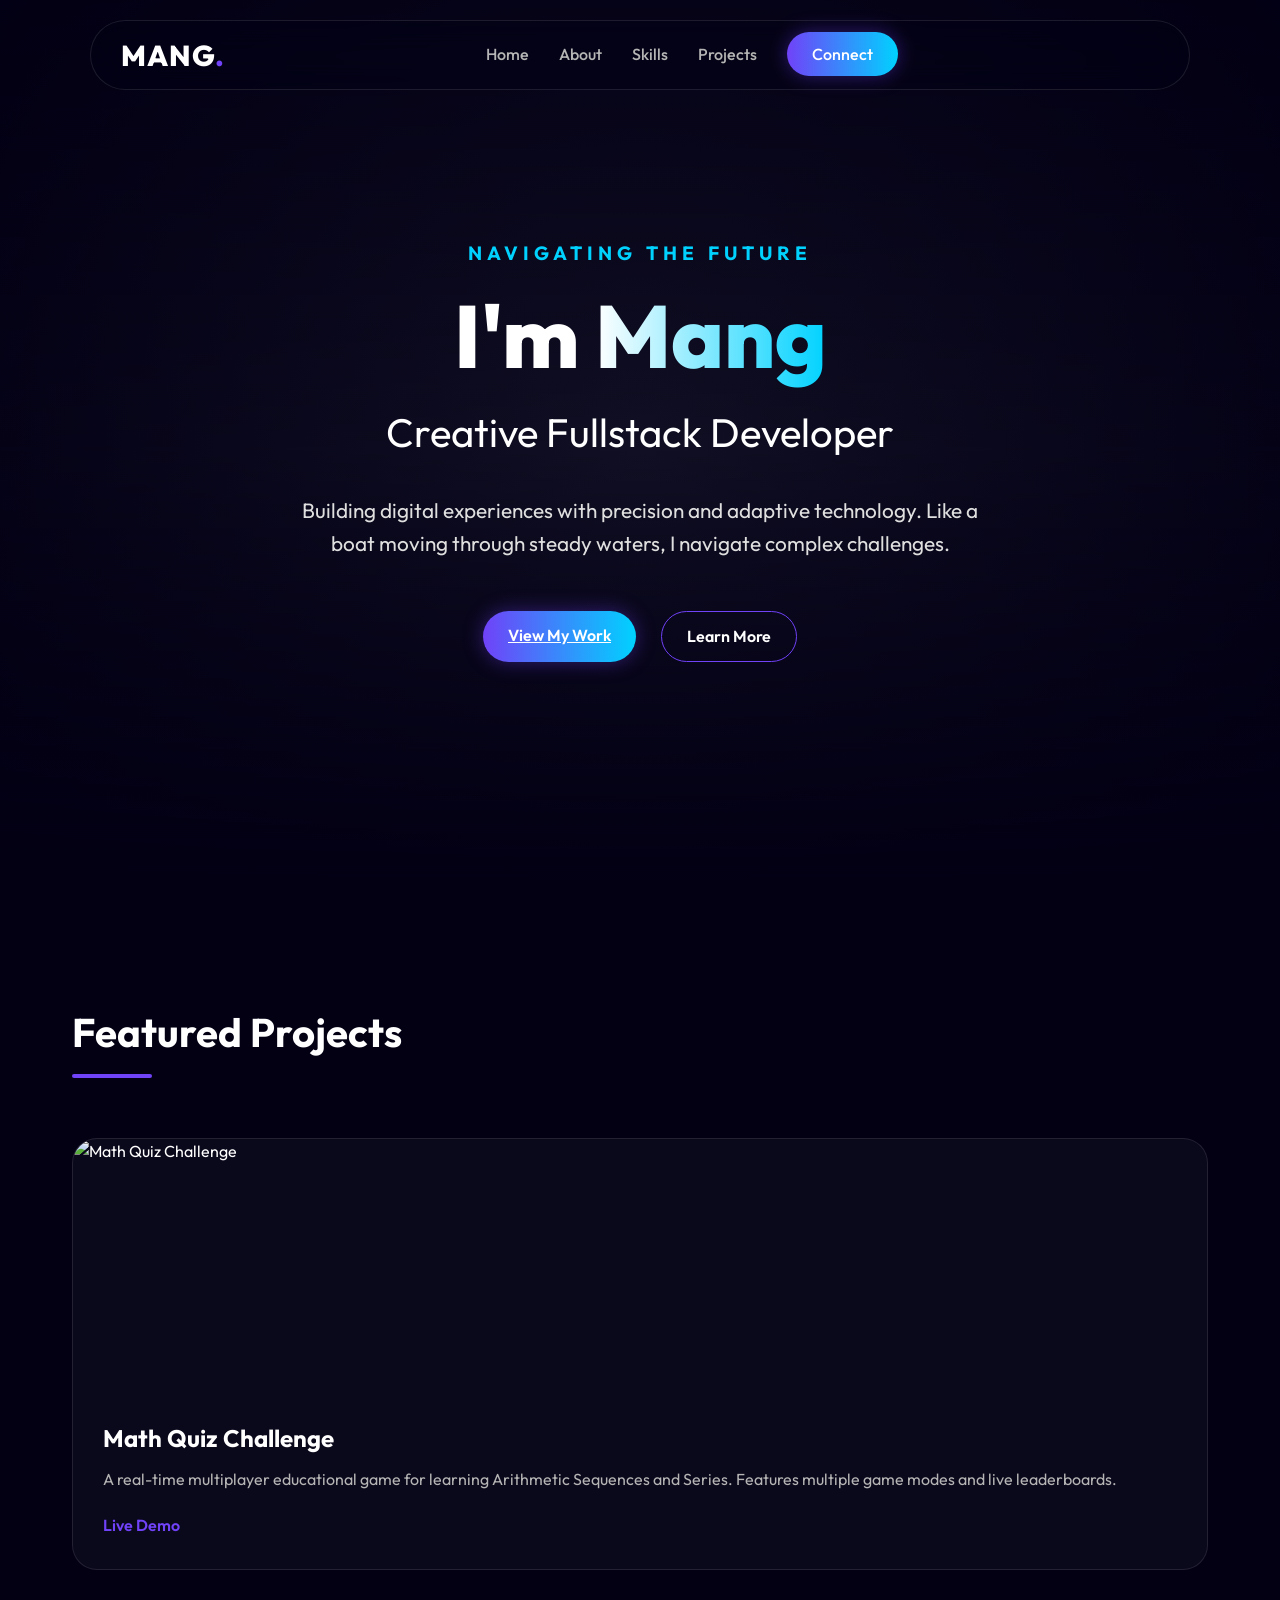
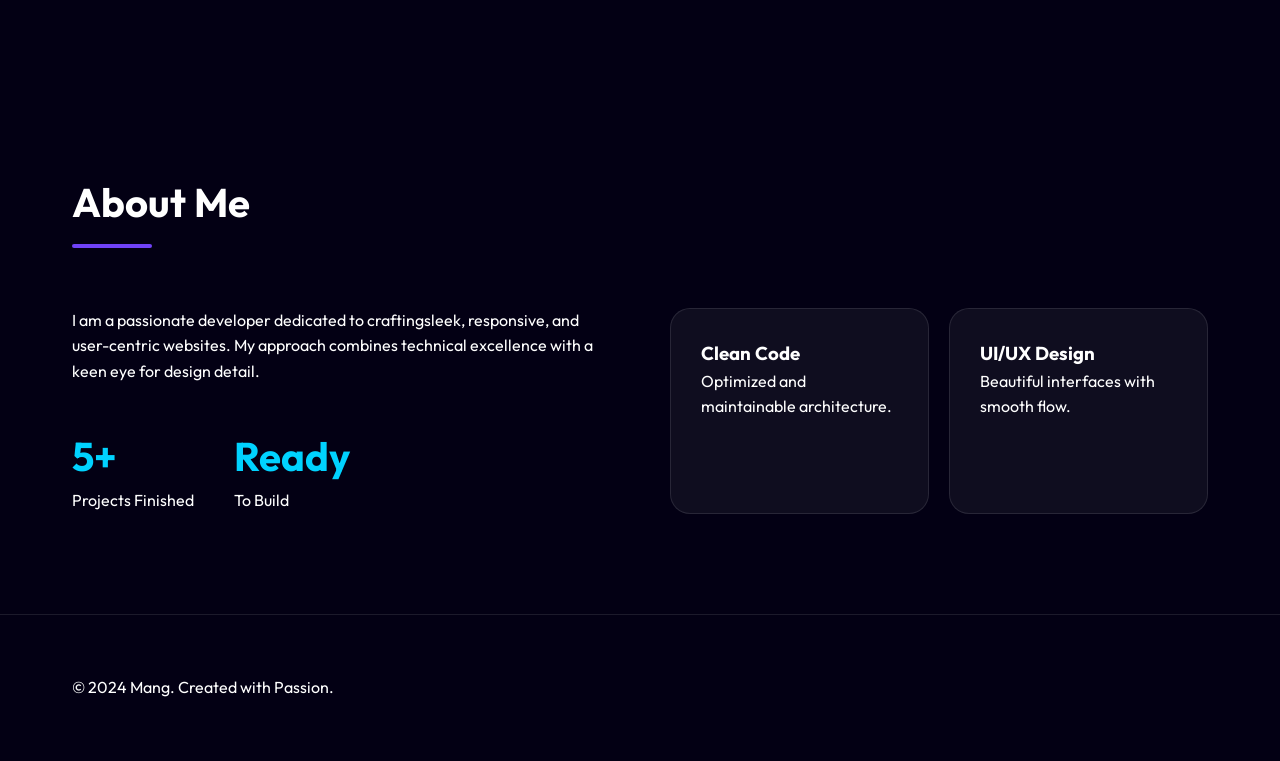
==== index.html @ a8bd6d15 "Add files via upload" ====
<!DOCTYPE html>
<html lang="en">
<head>
    <meta charset="UTF-8">
    <meta name="viewport" content="width=device-width, initial-scale=1.0">
    <title>Mang | Premium Portfolio</title>
    <link rel="stylesheet" href="style.css">
    <link rel="preconnect" href="https://fonts.googleapis.com">
    <link rel="preconnect" href="https://fonts.gstatic.com" crossorigin>
    <link href="https://fonts.googleapis.com/css2?family=Outfit:wght@300;400;600;800&display=swap" rel="stylesheet">
</head>
<body class="dark-theme">
    <div class="background-overlay"></div>
    
    <nav class="glass-nav">
        <div class="nav-container">
            <a href="#" class="logo">MANG<span>.</span></a>
            <ul class="nav-links">
                <li><a href="#home">Home</a></li>
                <li><a href="#about">About</a></li>
                <li><a href="#skills">Skills</a></li>
                <li><a href="#projects">Projects</a></li>
                <li><a href="#contact" class="btn-primary">Connect</a></li>
            </ul>
            <div class="menu-btn"><i class="fas fa-bars"></i></div>
        </div>
    </nav>

    <header id="home" class="hero">
        <video autoplay muted loop playsinline class="hero-video-bg">
            <source src="assets/boat.mp4" type="video/mp4">
        </video>
        <div class="hero-overlay"></div>
        <div class="container hero-container">
            <div class="hero-content full-center">
                <h4 class="reveal-text">Navigating the Future</h4>
                <h1 class="reveal-text delay-1">I'm <span>Mang</span></h1>
                <h2 class="reveal-text delay-2">Creative Fullstack Developer</h2>
                <p class="reveal-text delay-3">Building digital experiences with precision and adaptive technology. Like a boat moving through steady waters, I navigate complex challenges.</p>
                <div class="hero-btns reveal-text delay-4">
                    <a href="#projects" class="btn-primary">View My Work</a>
                    <a href="#about" class="btn-secondary">Learn More</a>
                </div>
            </div>
        </div>
    </header>

    <section id="projects" class="section">
        <div class="container">
            <div class="section-title">
                <h2>Featured Projects</h2>
                <div class="title-line"></div>
            </div>
            <div class="projects-grid">
                <div class="project-card glass">
                    <div class="project-img">
                        <img src="assets/math_quiz.png" alt="Math Quiz Challenge">
                    </div>
                    <div class="project-info">
                        <h3>Math Quiz Challenge</h3>
                        <p>A real-time multiplayer educational game for learning Arithmetic Sequences and Series. Features multiple game modes and live leaderboards.</p>
                        <a href="https://dev-gg08.github.io/Math-challenge/" target="_blank" class="btn-text">Live Demo <i class="fas fa-external-link-alt"></i></a>
                    </div>
                </div>
            </div>
        </div>
    </section>



    <section id="about" class="section">
        <div class="container">
            <div class="section-title">
                <h2>About Me</h2>
                <div class="title-line"></div>
            </div>
            <div class="about-grid">
                <div class="about-text">
                    <p>I am a passionate developer dedicated to craftingsleek, responsive, and user-centric websites. My approach combines technical excellence with a keen eye for design detail.</p>
                    <div class="about-stats">
                        <div class="stat">
                            <h3>5+</h3>
                            <p>Projects Finished</p>
                        </div>
                        <div class="stat">
                            <h3>Ready</h3>
                            <p>To Build</p>
                        </div>
                    </div>
                </div>
                <div class="about-features">
                    <div class="feature-card glass">
                        <i class="fas fa-code"></i>
                        <h3>Clean Code</h3>
                        <p>Optimized and maintainable architecture.</p>
                    </div>
                    <div class="feature-card glass">
                        <i class="fas fa-magic"></i>
                        <h3>UI/UX Design</h3>
                        <p>Beautiful interfaces with smooth flow.</p>
                    </div>
                </div>
            </div>
        </div>
    </section>

    <footer class="footer">
        <div class="container">
            <div class="footer-bottom">
                <p>&copy; 2024 Mang. Created with Passion.</p>
                <div class="social-links">
                    <a href="#"><i class="fab fa-github"></i></a>
                    <a href="#"><i class="fab fa-linkedin"></i></a>
                    <a href="#"><i class="fab fa-twitter"></i></a>
                </div>
            </div>
        </div>
    </footer>

    <script src="script.js"></script>
</body>
</html>
---- style.css ----
:root {
    --primary-color: #7042f8;
    --secondary-color: #00d2ff;
    --bg-dark: #030014;
    --bg-card: rgba(112, 66, 248, 0.05);
    --text-main: #ffffff;
    --text-dim: #b5b5b5;
    --glass-border: rgba(255, 255, 255, 0.1);
    --neon-shadow: 0 0 20px rgba(112, 66, 248, 0.4);
    --font-main: 'Outfit', sans-serif;
}

* {
    margin: 0;
    padding: 0;
    box-sizing: border-box;
}

html {
    scroll-behavior: smooth;
}

body {
    background-color: var(--bg-dark);
    color: var(--text-main);
    font-family: var(--font-main);
    overflow-x: hidden;
    line-height: 1.6;
}

.background-overlay {
    position: fixed;
    top: 0;
    left: 0;
    width: 100%;
    height: 100%;
    background: radial-gradient(circle at 50% 50%, #1a1a2e 0%, #030014 100%);
    z-index: -1;
}

.container {
    max-width: 1200px;
    margin: 0 auto;
    padding: 0 2rem;
}

/* Glass Navigation */
.glass-nav {
    position: fixed;
    top: 20px;
    left: 50%;
    transform: translateX(-50%);
    width: 90%;
    max-width: 1100px;
    height: 70px;
    background: rgba(3, 0, 20, 0.3);
    backdrop-filter: blur(15px);
    border: 1px solid var(--glass-border);
    border-radius: 40px;
    z-index: 1000;
    display: flex;
    align-items: center;
}

.nav-container {
    width: 100%;
    padding: 0 30px;
    display: flex;
    justify-content: space-between;
    align-items: center;
}

.logo {
    font-size: 1.8rem;
    font-weight: 800;
    color: #fff;
    text-decoration: none;
    letter-spacing: 1px;
}

.logo span {
    color: var(--primary-color);
}

.nav-links {
    display: flex;
    list-style: none;
    gap: 30px;
    align-items: center;
}

.nav-links a {
    text-decoration: none;
    color: var(--text-dim);
    font-weight: 500;
    transition: 0.3s;
}

.nav-links a:hover {
    color: var(--text-main);
}

/* Buttons */
.btn-primary {
    background: linear-gradient(90deg, var(--primary-color), var(--secondary-color));
    padding: 12px 25px;
    border-radius: 30px;
    color: #fff !important;
    font-weight: 600;
    box-shadow: var(--neon-shadow);
}

.btn-secondary {
    border: 1px solid var(--primary-color);
    padding: 12px 25px;
    border-radius: 30px;
    color: #fff;
    text-decoration: none;
    font-weight: 600;
    transition: 0.3s;
}

.btn-secondary:hover {
    background: var(--bg-card);
}

/* Hero Section */
.hero {
    height: 100vh;
    display: flex;
    align-items: center;
    position: relative;
    overflow: hidden;
}

.hero-video-bg {
    position: absolute;
    top: 50%;
    left: 50%;
    min-width: 100%;
    min-height: 100%;
    width: auto;
    height: auto;
    z-index: -1;
    transform: translate(-50%, -50%);
    object-fit: cover;
}

.hero-overlay {
    position: absolute;
    top: 0;
    left: 0;
    width: 100%;
    height: 100%;
    background: linear-gradient(180deg, rgba(3, 0, 20, 0.7) 0%, rgba(3, 0, 20, 0.4) 50%, #030014 100%);
    z-index: 0;
}

.hero .container {
    position: relative;
    z-index: 1;
    display: flex;
    justify-content: center;
    width: 100%;
}

.hero-content.full-center {
    text-align: center;
    max-width: 900px;
    display: flex;
    flex-direction: column;
    align-items: center;
}

.hero-content h4 {
    color: var(--secondary-color);
    font-size: 1.2rem;
    margin-bottom: 20px;
    text-transform: uppercase;
    letter-spacing: 5px;
}

.hero-content h1 {
    font-size: 5.5rem;
    font-weight: 800;
    margin-bottom: 15px;
    line-height: 1.1;
}

.hero-content h1 span {
    background: linear-gradient(90deg, #fff, var(--secondary-color));
    -webkit-background-clip: text;
    -webkit-text-fill-color: transparent;
}

.hero-content h2 {
    font-size: 2.5rem;
    color: #fff;
    margin-bottom: 30px;
    font-weight: 400;
}

.hero-content p {
    font-size: 1.3rem;
    color: #dfdfdf;
    max-width: 700px;
    margin-bottom: 50px;
}

.hero-btns {
    display: flex;
    gap: 25px;
}



/* Sections */
.section {
    padding: 100px 0;
}

.section-title {
    margin-bottom: 60px;
}

.section-title h2 {
    font-size: 2.5rem;
    margin-bottom: 10px;
}

.title-line {
    width: 80px;
    height: 4px;
    background: var(--primary-color);
    border-radius: 2px;
}

.about-grid {
    display: grid;
    grid-template-columns: 1fr 1fr;
    gap: 60px;
}

.about-stats {
    display: flex;
    gap: 40px;
    margin-top: 40px;
}

.stat h3 {
    font-size: 2.5rem;
    color: var(--secondary-color);
}

.about-features {
    display: grid;
    grid-template-columns: 1fr 1fr;
    gap: 20px;
}

.feature-card {
    padding: 30px;
    border-radius: 20px;
    background: rgba(255, 255, 255, 0.05);
    border: 1px solid var(--glass-border);
    transition: 0.3s;
}

.feature-card:hover {
    background: rgba(255, 255, 255, 0.08);
    transform: translateY(-5px);
}

.feature-card i {
    font-size: 2.5rem;
    color: var(--primary-color);
    margin-bottom: 20px;
}

/* Footer */
.footer {
    padding: 60px 0;
    border-top: 1px solid var(--glass-border);
}

.footer-bottom {
    display: flex;
    justify-content: space-between;
    align-items: center;
}

.social-links {
    display: flex;
    gap: 20px;
}

.social-links a {
    color: var(--text-dim);
    font-size: 1.5rem;
    transition: 0.3s;
}

.social-links a:hover {
    color: var(--primary-color);
}

/* Animations */
.reveal-text {
    opacity: 0;
    transform: translateY(30px);
    animation: reveal 0.8s forwards ease-out;
}

.delay-1 { animation-delay: 0.2s; }
.delay-2 { animation-delay: 0.4s; }
.delay-3 { animation-delay: 0.6s; }
.delay-4 { animation-delay: 0.8s; }

@keyframes reveal {
    to {
        opacity: 1;
        transform: translateY(0);
    }
}

/* Projects Section */
.projects-grid {
    display: grid;
    grid-template-columns: repeat(auto-fit, minmax(350px, 1fr));
    gap: 30px;
}

.project-card {
    border-radius: 25px;
    overflow: hidden;
    background: rgba(255, 255, 255, 0.03);
    border: 1px solid var(--glass-border);
    transition: 0.4s;
}

.project-card:hover {
    transform: translateY(-10px);
    border-color: var(--primary-color);
}

.project-img {
    height: 250px;
    overflow: hidden;
}

.project-img img {
    width: 100%;
    height: 100%;
    object-fit: cover;
    transition: 0.5s;
}

.project-card:hover .project-img img {
    transform: scale(1.1);
}

.project-info {
    padding: 30px;
}

.project-info h3 {
    font-size: 1.5rem;
    margin-bottom: 10px;
}

.project-info p {
    color: var(--text-dim);
    margin-bottom: 20px;
}

.btn-text {
    color: var(--primary-color);
    text-decoration: none;
    font-weight: 600;
    display: flex;
    align-items: center;
    gap: 10px;
}

.btn-text i {
    transition: 0.3s;
}

.btn-text:hover i {
    transform: translateX(5px);
}

/* Hero Spline Correction */
.model-container {
    width: 100%;
    height: 100%;
}

spline-viewer {
    width: 100%;
    height: 100%;
}

@media (max-width: 992px) {
    .hero-content h1 { font-size: 3.5rem; }
    .hero-btns { justify-content: center; }
    .about-grid { grid-template-columns: 1fr; }
}
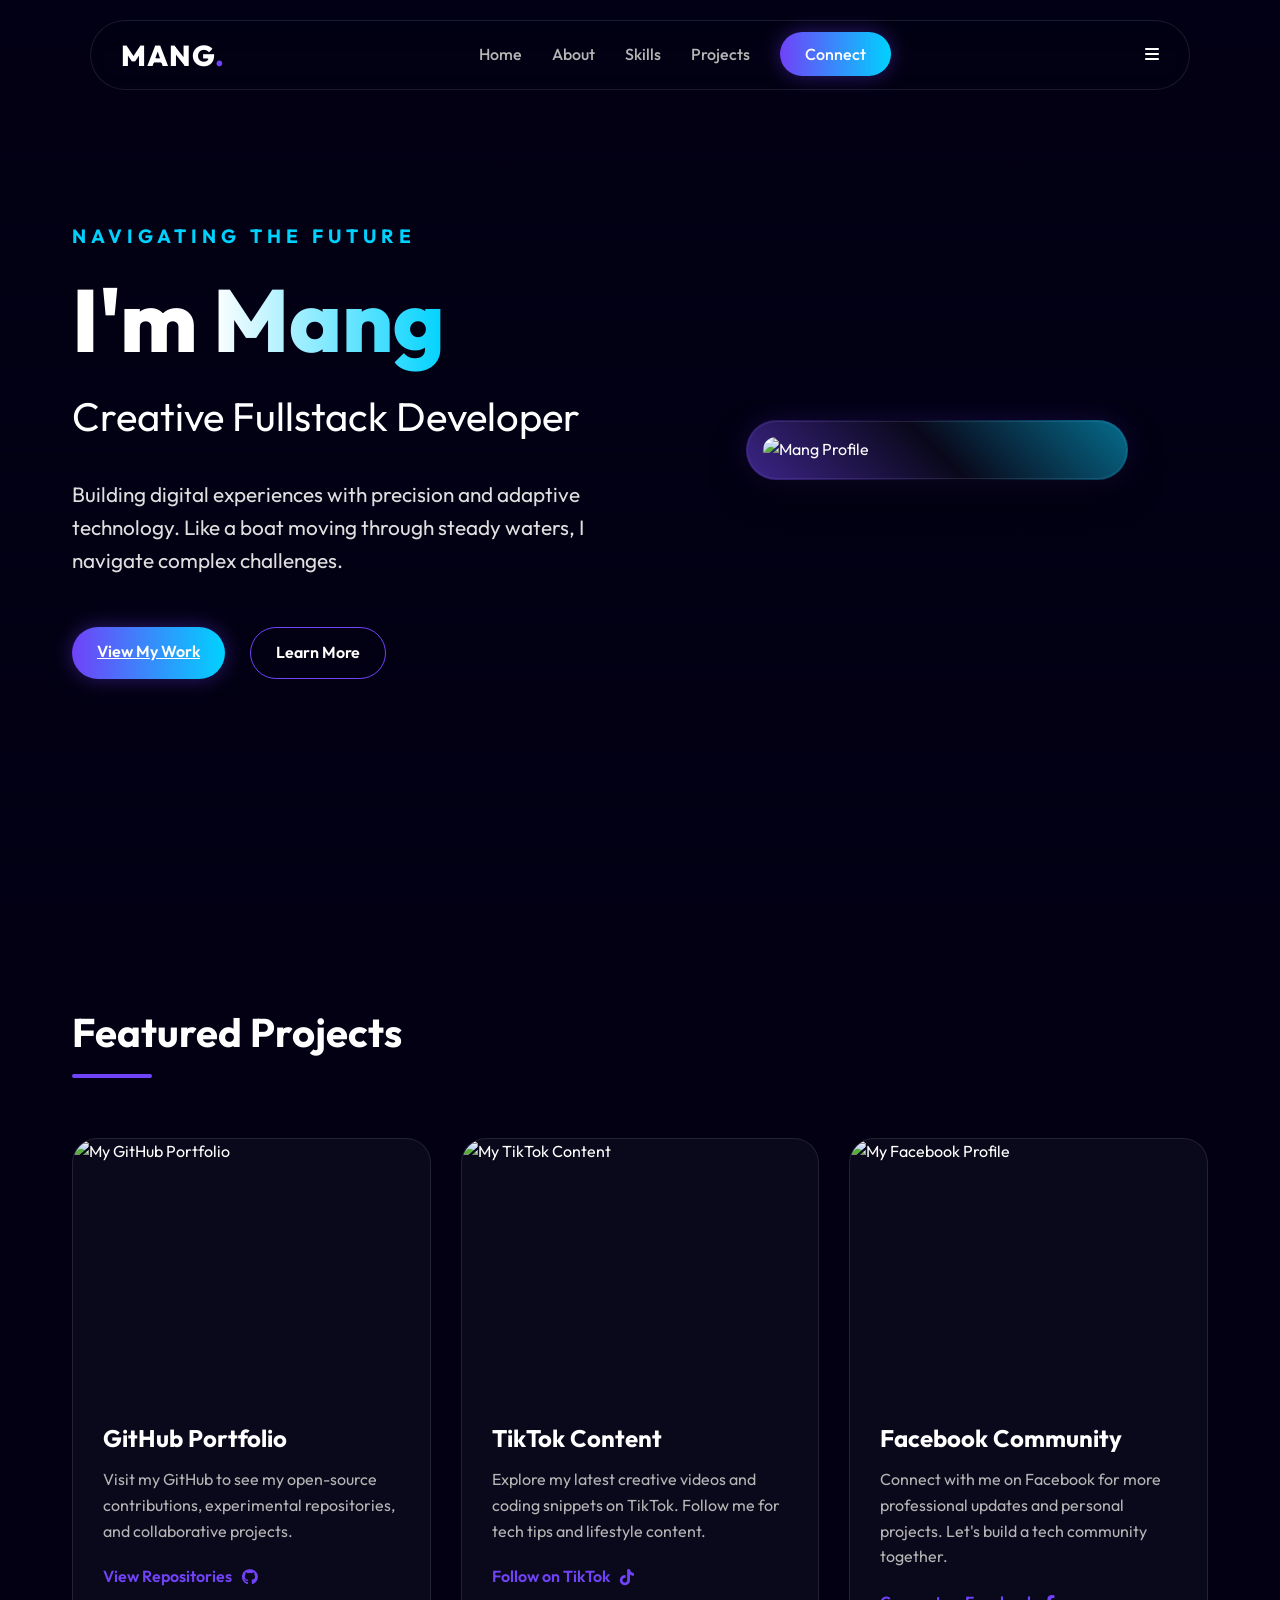
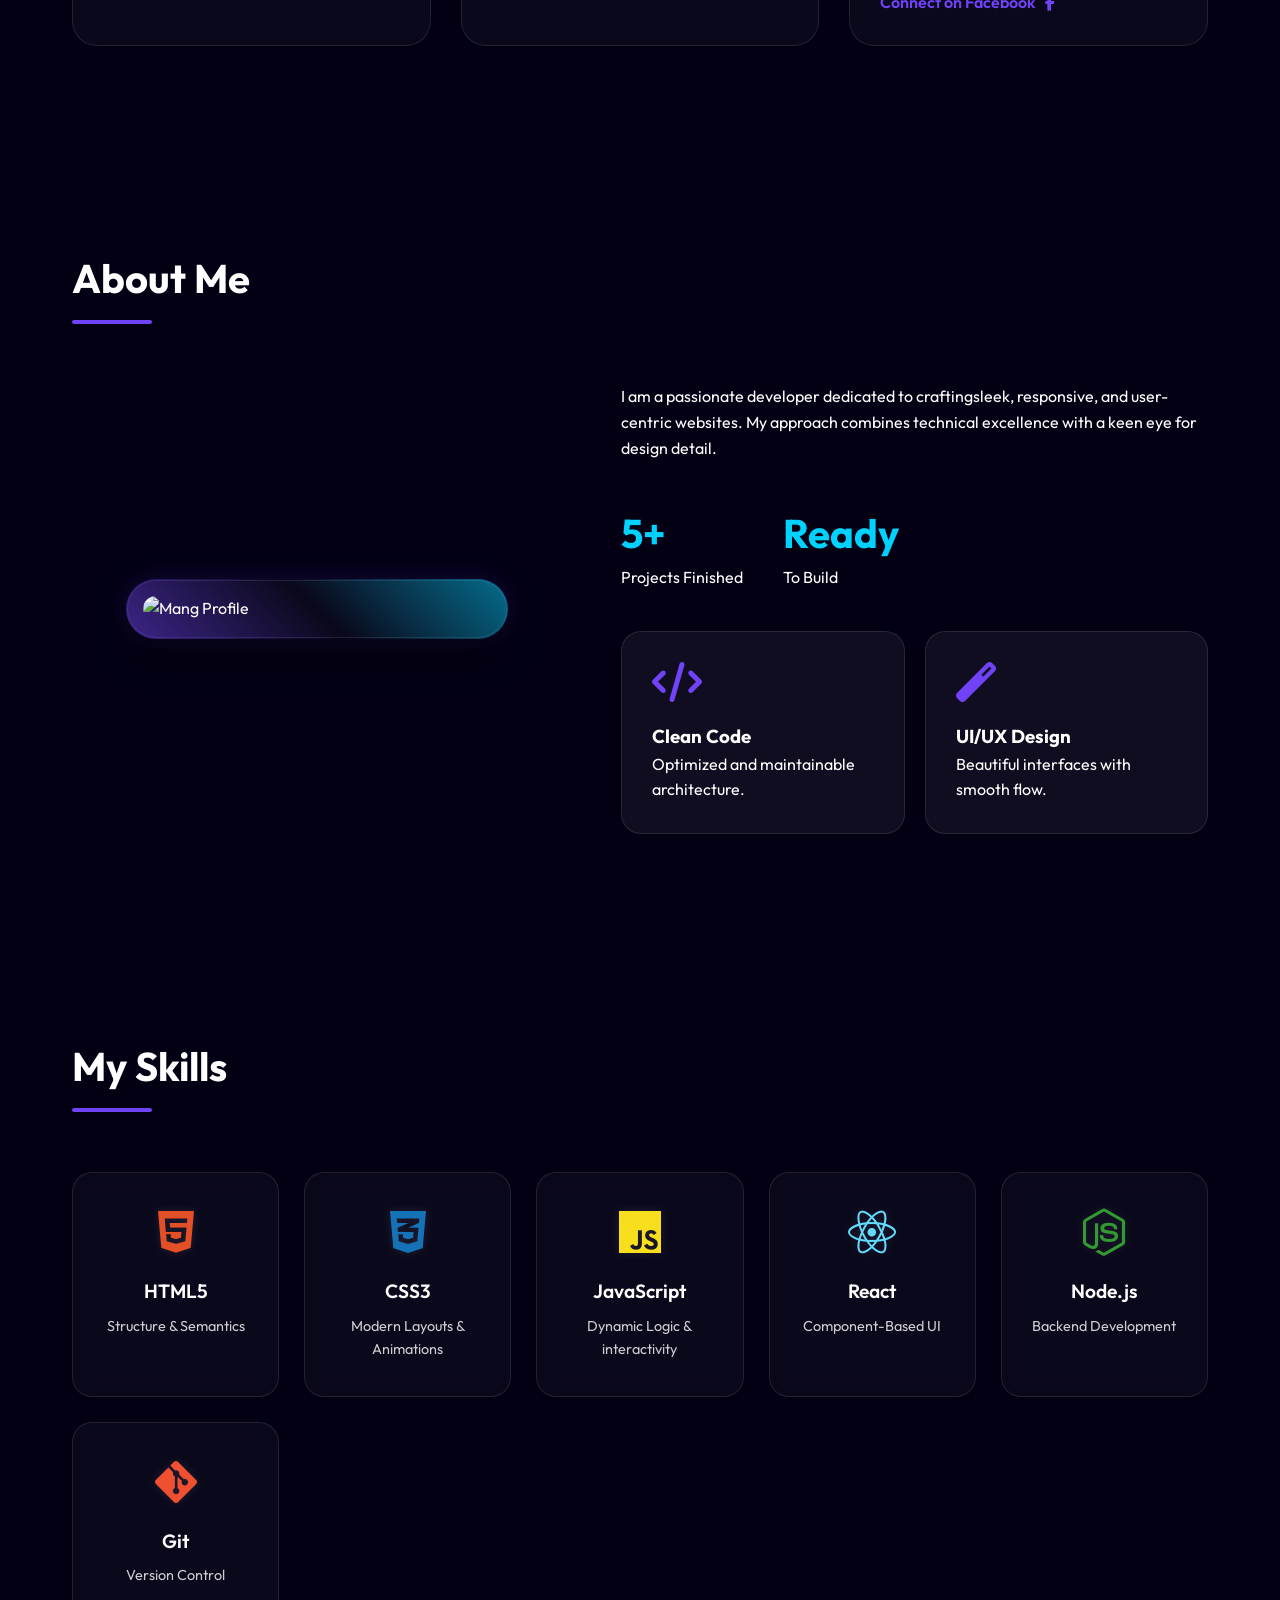
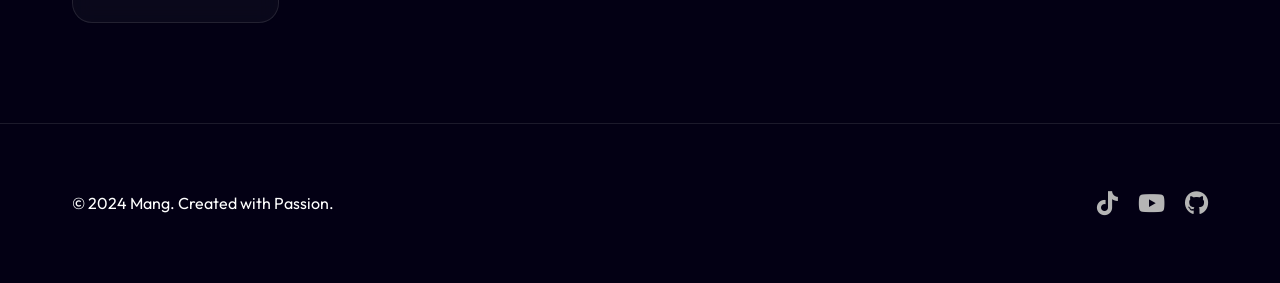
==== commit db115d85: "Add files via upload" ====
--- a/index.html
+++ b/index.html
@@ -1,122 +1,252 @@
-<!DOCTYPE html>
+<!doctype html>
 <html lang="en">
-<head>
-    <meta charset="UTF-8">
-    <meta name="viewport" content="width=device-width, initial-scale=1.0">
+  <head>
+    <meta charset="UTF-8" />
+    <meta name="viewport" content="width=device-width, initial-scale=1.0" />
     <title>Mang | Premium Portfolio</title>
-    <link rel="stylesheet" href="style.css">
-    <link rel="preconnect" href="https://fonts.googleapis.com">
-    <link rel="preconnect" href="https://fonts.gstatic.com" crossorigin>
-    <link href="https://fonts.googleapis.com/css2?family=Outfit:wght@300;400;600;800&display=swap" rel="stylesheet">
-</head>
-<body class="dark-theme">
+    <link rel="stylesheet" href="style.css" />
+    <link rel="preconnect" href="https://fonts.googleapis.com" />
+    <link rel="preconnect" href="https://fonts.gstatic.com" crossorigin />
+    <link
+      href="https://fonts.googleapis.com/css2?family=Outfit:wght@300;400;600;800&display=swap"
+      rel="stylesheet"
+    />
+    <link
+      rel="stylesheet"
+      href="https://cdnjs.cloudflare.com/ajax/libs/font-awesome/6.5.1/css/all.min.css"
+    />
+  </head>
+  <body class="dark-theme">
+    <video autoplay muted loop playsinline class="hero-video-bg">
+      <source src="assets/boat.mp4" type="video/mp4" />
+    </video>
+    <div class="hero-overlay"></div>
     <div class="background-overlay"></div>
-    
+
     <nav class="glass-nav">
-        <div class="nav-container">
-            <a href="#" class="logo">MANG<span>.</span></a>
-            <ul class="nav-links">
-                <li><a href="#home">Home</a></li>
-                <li><a href="#about">About</a></li>
-                <li><a href="#skills">Skills</a></li>
-                <li><a href="#projects">Projects</a></li>
-                <li><a href="#contact" class="btn-primary">Connect</a></li>
-            </ul>
-            <div class="menu-btn"><i class="fas fa-bars"></i></div>
-        </div>
+      <div class="nav-container">
+        <a href="#" class="logo">MANG<span>.</span></a>
+        <ul class="nav-links">
+          <li><a href="#home">Home</a></li>
+          <li><a href="#about">About</a></li>
+          <li><a href="#skills">Skills</a></li>
+          <li><a href="#projects">Projects</a></li>
+          <li><a href="#contact" class="btn-primary">Connect</a></li>
+        </ul>
+        <div class="menu-btn"><i class="fas fa-bars"></i></div>
+      </div>
     </nav>
 
     <header id="home" class="hero">
-        <video autoplay muted loop playsinline class="hero-video-bg">
-            <source src="assets/boat.mp4" type="video/mp4">
-        </video>
-        <div class="hero-overlay"></div>
-        <div class="container hero-container">
-            <div class="hero-content full-center">
-                <h4 class="reveal-text">Navigating the Future</h4>
-                <h1 class="reveal-text delay-1">I'm <span>Mang</span></h1>
-                <h2 class="reveal-text delay-2">Creative Fullstack Developer</h2>
-                <p class="reveal-text delay-3">Building digital experiences with precision and adaptive technology. Like a boat moving through steady waters, I navigate complex challenges.</p>
-                <div class="hero-btns reveal-text delay-4">
-                    <a href="#projects" class="btn-primary">View My Work</a>
-                    <a href="#about" class="btn-secondary">Learn More</a>
+      <div class="container hero-container">
+        <div class="hero-content">
+          <div class="hero-text">
+            <h4 class="reveal-text">Navigating the Future</h4>
+            <h1 class="reveal-text delay-1">I'm <span>Mang</span></h1>
+            <h2 class="reveal-text delay-2">Creative Fullstack Developer</h2>
+            <p class="reveal-text delay-3">
+              Building digital experiences with precision and adaptive
+              technology. Like a boat moving through steady waters, I navigate
+              complex challenges.
+            </p>
+            <div class="hero-btns reveal-text delay-4">
+              <a href="#projects" class="btn-primary">View My Work</a>
+              <a href="#about" class="btn-secondary">Learn More</a>
+            </div>
+          </div>
+          <div class="hero-image reveal-text delay-2">
+            <div class="img-box hero-img-box">
+              <img src="assets/profile.png" alt="Mang Profile" />
+            </div>
+          </div>
+        </div>
+      </div>
+    </header>
+
+    <section id="projects" class="section">
+      <div class="container">
+        <div class="section-title">
+          <h2>Featured Projects</h2>
+          <div class="title-line"></div>
+        </div>
+
+        <div class="projects-grid">
+          <div class="project-card glass">
+            <div class="project-img">
+              <img
+                src="https://images.unsplash.com/photo-1618401471353-b98aadebc255?q=80&w=2088&auto=format&fit=crop"
+                alt="My GitHub Portfolio"
+              />
+            </div>
+            <div class="project-info">
+              <h3>GitHub Portfolio</h3>
+              <p>
+                Visit my GitHub to see my open-source contributions,
+                experimental repositories, and collaborative projects.
+              </p>
+              <a
+                href="https://github.com/Dev-Gg08"
+                target="_blank"
+                class="btn-text"
+                >View Repositories <i class="fab fa-github"></i
+              ></a>
+            </div>
+          </div>
+          <div class="project-card glass">
+            <div class="project-img">
+              <img
+                src="https://images.unsplash.com/photo-1611272585559-4573b90559ee?q=80&w=2070&auto=format&fit=crop"
+                alt="My TikTok Content"
+              />
+            </div>
+            <div class="project-info">
+              <h3>TikTok Content</h3>
+              <p>
+                Explore my latest creative videos and coding snippets on TikTok.
+                Follow me for tech tips and lifestyle content.
+              </p>
+              <a
+                href="https://www.tiktok.com/@my_mm22551"
+                target="_blank"
+                class="btn-text"
+                >Follow on TikTok <i class="fab fa-tiktok"></i
+              ></a>
+            </div>
+          </div>
+          <div class="project-card glass">
+            <div class="project-img">
+              <img
+                src="https://images.unsplash.com/photo-1512428559087-560fa5ceab42?q=80&w=2070&auto=format&fit=crop"
+                alt="My Facebook Profile"
+              />
+            </div>
+            <div class="project-info">
+              <h3>Facebook Community</h3>
+              <p>
+                Connect with me on Facebook for more professional updates and
+                personal projects. Let's build a tech community together.
+              </p>
+              <a
+                href="https://www.facebook.com/jaturong.kitchokprasert/"
+                target="_blank"
+                class="btn-text"
+                >Connect on Facebook <i class="fab fa-facebook-f"></i
+              ></a>
+            </div>
+          </div>
+        </div>
+      </div>
+    </section>
+
+    <section id="about" class="section">
+      <div class="container">
+        <div class="section-title">
+          <h2>About Me</h2>
+          <div class="title-line"></div>
+        </div>
+        <div class="about-grid">
+          <!-- Profile Image -->
+          <div class="about-image">
+            <div class="img-box">
+              <img src="assets/profile.png" alt="Mang Profile" />
+            </div>
+          </div>
+          <!-- Content -->
+          <div class="about-content">
+            <div class="about-text">
+              <p>
+                I am a passionate developer dedicated to craftingsleek,
+                responsive, and user-centric websites. My approach combines
+                technical excellence with a keen eye for design detail.
+              </p>
+              <div class="about-stats">
+                <div class="stat">
+                  <h3>5+</h3>
+                  <p>Projects Finished</p>
                 </div>
-            </div>
-        </div>
-    </header>
-
-    <section id="projects" class="section">
-        <div class="container">
-            <div class="section-title">
-                <h2>Featured Projects</h2>
-                <div class="title-line"></div>
-            </div>
-            <div class="projects-grid">
-                <div class="project-card glass">
-                    <div class="project-img">
-                        <img src="assets/math_quiz.png" alt="Math Quiz Challenge">
-                    </div>
-                    <div class="project-info">
-                        <h3>Math Quiz Challenge</h3>
-                        <p>A real-time multiplayer educational game for learning Arithmetic Sequences and Series. Features multiple game modes and live leaderboards.</p>
-                        <a href="https://dev-gg08.github.io/Math-challenge/" target="_blank" class="btn-text">Live Demo <i class="fas fa-external-link-alt"></i></a>
-                    </div>
+                <div class="stat">
+                  <h3>Ready</h3>
+                  <p>To Build</p>
                 </div>
-            </div>
-        </div>
+              </div>
+            </div>
+            <div class="about-features">
+              <div class="feature-card glass">
+                <i class="fas fa-code"></i>
+                <h3>Clean Code</h3>
+                <p>Optimized and maintainable architecture.</p>
+              </div>
+              <div class="feature-card glass">
+                <i class="fas fa-magic"></i>
+                <h3>UI/UX Design</h3>
+                <p>Beautiful interfaces with smooth flow.</p>
+              </div>
+            </div>
+          </div>
+        </div>
+      </div>
     </section>
 
-
-
-    <section id="about" class="section">
-        <div class="container">
-            <div class="section-title">
-                <h2>About Me</h2>
-                <div class="title-line"></div>
-            </div>
-            <div class="about-grid">
-                <div class="about-text">
-                    <p>I am a passionate developer dedicated to craftingsleek, responsive, and user-centric websites. My approach combines technical excellence with a keen eye for design detail.</p>
-                    <div class="about-stats">
-                        <div class="stat">
-                            <h3>5+</h3>
-                            <p>Projects Finished</p>
-                        </div>
-                        <div class="stat">
-                            <h3>Ready</h3>
-                            <p>To Build</p>
-                        </div>
-                    </div>
-                </div>
-                <div class="about-features">
-                    <div class="feature-card glass">
-                        <i class="fas fa-code"></i>
-                        <h3>Clean Code</h3>
-                        <p>Optimized and maintainable architecture.</p>
-                    </div>
-                    <div class="feature-card glass">
-                        <i class="fas fa-magic"></i>
-                        <h3>UI/UX Design</h3>
-                        <p>Beautiful interfaces with smooth flow.</p>
-                    </div>
-                </div>
-            </div>
-        </div>
+    <section id="skills" class="section">
+      <div class="container">
+        <div class="section-title">
+          <h2>My Skills</h2>
+          <div class="title-line"></div>
+        </div>
+        <div class="skills-grid">
+          <div class="skill-card glass">
+            <i class="fab fa-html5" style="color: #e34f26"></i>
+            <h3>HTML5</h3>
+            <p>Structure & Semantics</p>
+          </div>
+          <div class="skill-card glass">
+            <i class="fab fa-css3-alt" style="color: #1572b6"></i>
+            <h3>CSS3</h3>
+            <p>Modern Layouts & Animations</p>
+          </div>
+          <div class="skill-card glass">
+            <i class="fab fa-js" style="color: #f7df1e"></i>
+            <h3>JavaScript</h3>
+            <p>Dynamic Logic & interactivity</p>
+          </div>
+          <div class="skill-card glass">
+            <i class="fab fa-react" style="color: #61dafb"></i>
+            <h3>React</h3>
+            <p>Component-Based UI</p>
+          </div>
+          <div class="skill-card glass">
+            <i class="fab fa-node-js" style="color: #339933"></i>
+            <h3>Node.js</h3>
+            <p>Backend Development</p>
+          </div>
+          <div class="skill-card glass">
+            <i class="fab fa-git-alt" style="color: #f05032"></i>
+            <h3>Git</h3>
+            <p>Version Control</p>
+          </div>
+        </div>
+      </div>
     </section>
 
     <footer class="footer">
-        <div class="container">
-            <div class="footer-bottom">
-                <p>&copy; 2024 Mang. Created with Passion.</p>
-                <div class="social-links">
-                    <a href="#"><i class="fab fa-github"></i></a>
-                    <a href="#"><i class="fab fa-linkedin"></i></a>
-                    <a href="#"><i class="fab fa-twitter"></i></a>
-                </div>
-            </div>
-        </div>
+      <div class="container">
+        <div class="footer-bottom">
+          <p>&copy; 2024 Mang. Created with Passion.</p>
+          <div class="social-links">
+            <a href="https://www.tiktok.com/@my_mm22551" target="_blank"
+              ><i class="fab fa-tiktok"></i
+            ></a>
+            <a href="https://www.youtube.com/@MangZxx654" target="_blank"
+              ><i class="fab fa-youtube"></i
+            ></a>
+            <a href="https://github.com/Dev-Gg08" target="_blank"
+              ><i class="fab fa-github"></i
+            ></a>
+          </div>
+        </div>
+      </div>
     </footer>
 
     <script src="script.js"></script>
-</body>
+  </body>
 </html>
--- a/style.css
+++ b/style.css
@@ -1,408 +1,607 @@
 :root {
-    --primary-color: #7042f8;
-    --secondary-color: #00d2ff;
-    --bg-dark: #030014;
-    --bg-card: rgba(112, 66, 248, 0.05);
-    --text-main: #ffffff;
-    --text-dim: #b5b5b5;
-    --glass-border: rgba(255, 255, 255, 0.1);
-    --neon-shadow: 0 0 20px rgba(112, 66, 248, 0.4);
-    --font-main: 'Outfit', sans-serif;
+  --primary-color: #7042f8;
+  --secondary-color: #00d2ff;
+  --bg-dark: #030014;
+  --bg-card: rgba(112, 66, 248, 0.05);
+  --text-main: #ffffff;
+  --text-dim: #b5b5b5;
+  --glass-border: rgba(255, 255, 255, 0.1);
+  --neon-shadow: 0 0 20px rgba(112, 66, 248, 0.4);
+  --font-main: "Outfit", sans-serif;
 }
 
 * {
-    margin: 0;
-    padding: 0;
-    box-sizing: border-box;
+  margin: 0;
+  padding: 0;
+  box-sizing: border-box;
 }
 
 html {
-    scroll-behavior: smooth;
+  scroll-behavior: smooth;
 }
 
 body {
-    background-color: var(--bg-dark);
-    color: var(--text-main);
-    font-family: var(--font-main);
-    overflow-x: hidden;
-    line-height: 1.6;
+  background-color: var(--bg-dark);
+  color: var(--text-main);
+  font-family: var(--font-main);
+  overflow-x: hidden;
+  line-height: 1.6;
 }
 
 .background-overlay {
-    position: fixed;
-    top: 0;
-    left: 0;
-    width: 100%;
-    height: 100%;
-    background: radial-gradient(circle at 50% 50%, #1a1a2e 0%, #030014 100%);
-    z-index: -1;
+  display: none; /* Hide the static radial gradient */
 }
 
 .container {
-    max-width: 1200px;
-    margin: 0 auto;
-    padding: 0 2rem;
+  max-width: 1200px;
+  margin: 0 auto;
+  padding: 0 2rem;
 }
 
 /* Glass Navigation */
 .glass-nav {
-    position: fixed;
-    top: 20px;
-    left: 50%;
-    transform: translateX(-50%);
-    width: 90%;
-    max-width: 1100px;
-    height: 70px;
-    background: rgba(3, 0, 20, 0.3);
-    backdrop-filter: blur(15px);
-    border: 1px solid var(--glass-border);
-    border-radius: 40px;
-    z-index: 1000;
-    display: flex;
-    align-items: center;
+  position: fixed;
+  top: 20px;
+  left: 50%;
+  transform: translateX(-50%);
+  width: 90%;
+  max-width: 1100px;
+  height: 70px;
+  background: rgba(3, 0, 20, 0.3);
+  backdrop-filter: blur(15px);
+  border: 1px solid var(--glass-border);
+  border-radius: 40px;
+  z-index: 1000;
+  display: flex;
+  align-items: center;
 }
 
 .nav-container {
-    width: 100%;
-    padding: 0 30px;
-    display: flex;
-    justify-content: space-between;
-    align-items: center;
+  width: 100%;
+  padding: 0 30px;
+  display: flex;
+  justify-content: space-between;
+  align-items: center;
 }
 
 .logo {
-    font-size: 1.8rem;
-    font-weight: 800;
-    color: #fff;
-    text-decoration: none;
-    letter-spacing: 1px;
+  font-size: 1.8rem;
+  font-weight: 800;
+  color: #fff;
+  text-decoration: none;
+  letter-spacing: 1px;
 }
 
 .logo span {
-    color: var(--primary-color);
+  color: var(--primary-color);
 }
 
 .nav-links {
-    display: flex;
-    list-style: none;
-    gap: 30px;
-    align-items: center;
+  display: flex;
+  list-style: none;
+  gap: 30px;
+  align-items: center;
 }
 
 .nav-links a {
-    text-decoration: none;
-    color: var(--text-dim);
-    font-weight: 500;
-    transition: 0.3s;
+  text-decoration: none;
+  color: var(--text-dim);
+  font-weight: 500;
+  transition: 0.3s;
 }
 
 .nav-links a:hover {
-    color: var(--text-main);
+  color: var(--text-main);
 }
 
 /* Buttons */
 .btn-primary {
-    background: linear-gradient(90deg, var(--primary-color), var(--secondary-color));
-    padding: 12px 25px;
-    border-radius: 30px;
-    color: #fff !important;
-    font-weight: 600;
-    box-shadow: var(--neon-shadow);
+  background: linear-gradient(
+    90deg,
+    var(--primary-color),
+    var(--secondary-color)
+  );
+  padding: 12px 25px;
+  border-radius: 30px;
+  color: #fff !important;
+  font-weight: 600;
+  box-shadow: var(--neon-shadow);
 }
 
 .btn-secondary {
-    border: 1px solid var(--primary-color);
-    padding: 12px 25px;
-    border-radius: 30px;
-    color: #fff;
-    text-decoration: none;
-    font-weight: 600;
-    transition: 0.3s;
+  border: 1px solid var(--primary-color);
+  padding: 12px 25px;
+  border-radius: 30px;
+  color: #fff;
+  text-decoration: none;
+  font-weight: 600;
+  transition: 0.3s;
 }
 
 .btn-secondary:hover {
-    background: var(--bg-card);
+  background: var(--bg-card);
 }
 
 /* Hero Section */
 .hero {
-    height: 100vh;
-    display: flex;
-    align-items: center;
-    position: relative;
-    overflow: hidden;
+  height: 100vh;
+  display: flex;
+  align-items: center;
+  position: relative;
+  overflow: hidden;
 }
 
 .hero-video-bg {
-    position: absolute;
-    top: 50%;
-    left: 50%;
-    min-width: 100%;
-    min-height: 100%;
-    width: auto;
-    height: auto;
-    z-index: -1;
-    transform: translate(-50%, -50%);
-    object-fit: cover;
+  position: fixed;
+  top: 50%;
+  left: 50%;
+  min-width: 100%;
+  min-height: 100%;
+  width: auto;
+  height: auto;
+  z-index: -2;
+  transform: translate(-50%, -50%);
+  object-fit: cover;
 }
 
 .hero-overlay {
-    position: absolute;
-    top: 0;
-    left: 0;
-    width: 100%;
-    height: 100%;
-    background: linear-gradient(180deg, rgba(3, 0, 20, 0.7) 0%, rgba(3, 0, 20, 0.4) 50%, #030014 100%);
-    z-index: 0;
+  position: fixed;
+  top: 0;
+  left: 0;
+  width: 100%;
+  height: 100%;
+  background: linear-gradient(
+    to bottom,
+    rgba(3, 0, 20, 0.7) 0%,
+    rgba(3, 0, 20, 0.4) 50%,
+    rgba(3, 0, 20, 0.8) 100%
+  );
+  z-index: -1;
 }
 
 .hero .container {
-    position: relative;
-    z-index: 1;
-    display: flex;
-    justify-content: center;
-    width: 100%;
-}
-
-.hero-content.full-center {
-    text-align: center;
-    max-width: 900px;
-    display: flex;
-    flex-direction: column;
-    align-items: center;
+  position: relative;
+  z-index: 1;
+  display: flex;
+  justify-content: center;
+  width: 100%;
+}
+
+.hero-content {
+  display: flex;
+  justify-content: space-between;
+  align-items: center;
+  width: 100%;
+  max-width: 1200px;
+  gap: 50px;
+}
+
+.hero-text {
+  flex: 1;
+  display: flex;
+  flex-direction: column;
+  align-items: flex-start;
+  text-align: left;
 }
 
 .hero-content h4 {
-    color: var(--secondary-color);
-    font-size: 1.2rem;
-    margin-bottom: 20px;
-    text-transform: uppercase;
-    letter-spacing: 5px;
+  color: var(--secondary-color);
+  font-size: 1.2rem;
+  margin-bottom: 20px;
+  text-transform: uppercase;
+  letter-spacing: 5px;
 }
 
 .hero-content h1 {
-    font-size: 5.5rem;
-    font-weight: 800;
-    margin-bottom: 15px;
-    line-height: 1.1;
+  font-size: 5.5rem;
+  font-weight: 800;
+  margin-bottom: 15px;
+  line-height: 1.1;
 }
 
 .hero-content h1 span {
-    background: linear-gradient(90deg, #fff, var(--secondary-color));
-    -webkit-background-clip: text;
-    -webkit-text-fill-color: transparent;
+  background: linear-gradient(90deg, #fff, var(--secondary-color));
+  -webkit-background-clip: text;
+  -webkit-text-fill-color: transparent;
 }
 
 .hero-content h2 {
-    font-size: 2.5rem;
-    color: #fff;
-    margin-bottom: 30px;
-    font-weight: 400;
+  font-size: 2.5rem;
+  color: #fff;
+  margin-bottom: 30px;
+  font-weight: 400;
 }
 
 .hero-content p {
-    font-size: 1.3rem;
-    color: #dfdfdf;
-    max-width: 700px;
-    margin-bottom: 50px;
+  font-size: 1.3rem;
+  color: #dfdfdf;
+  max-width: 700px;
+  margin-bottom: 50px;
 }
 
 .hero-btns {
-    display: flex;
-    gap: 25px;
-}
-
-
+  display: flex;
+  gap: 25px;
+}
+
+.hero-image {
+  flex: 1;
+  display: flex;
+  justify-content: center;
+  align-items: center;
+}
+
+.hero-img-box {
+  max-width: 420px;
+  animation: floating 6s ease-in-out infinite;
+}
+
+@keyframes floating {
+  0% {
+    transform: translateY(0px) rotate(0deg);
+  }
+  33% {
+    transform: translateY(-15px) rotate(1deg);
+  }
+  66% {
+    transform: translateY(-5px) rotate(-1deg);
+  }
+  100% {
+    transform: translateY(0px) rotate(0deg);
+  }
+}
+
+/* Scroll Reveal Classes */
+.reveal {
+  opacity: 0;
+  transform: translateY(50px);
+  transition: all 1.2s cubic-bezier(0.17, 0.55, 0.55, 1);
+}
+
+.reveal.active {
+  opacity: 1;
+  transform: translateY(0);
+}
 
 /* Sections */
 .section {
-    padding: 100px 0;
+  padding: 100px 0;
+  position: relative;
+  background: transparent;
 }
 
 .section-title {
-    margin-bottom: 60px;
+  margin-bottom: 60px;
 }
 
 .section-title h2 {
-    font-size: 2.5rem;
-    margin-bottom: 10px;
+  font-size: 2.5rem;
+  margin-bottom: 10px;
 }
 
 .title-line {
-    width: 80px;
-    height: 4px;
-    background: var(--primary-color);
-    border-radius: 2px;
+  width: 80px;
+  height: 4px;
+  background: var(--primary-color);
+  border-radius: 2px;
 }
 
 .about-grid {
-    display: grid;
-    grid-template-columns: 1fr 1fr;
-    gap: 60px;
+  display: grid;
+  grid-template-columns: 1fr 1.2fr;
+  gap: 60px;
+  align-items: center;
+}
+
+.about-image {
+  display: flex;
+  justify-content: center;
+  align-items: center;
+  position: relative;
+}
+
+.img-box {
+  position: relative;
+  width: 100%;
+  max-width: 380px;
+  border-radius: 30px;
+  padding: 15px;
+  background: rgba(255, 255, 255, 0.03);
+  border: 1px solid var(--glass-border);
+  box-shadow:
+    0 15px 35px rgba(0, 0, 0, 0.5),
+    0 0 30px rgba(112, 66, 248, 0.2);
+  backdrop-filter: blur(10px);
+  transition:
+    box-shadow 0.5s ease,
+    transform 0.5s ease;
+}
+
+.img-box:hover {
+  box-shadow:
+    0 20px 45px rgba(0, 0, 0, 0.6),
+    0 0 40px rgba(112, 66, 248, 0.4);
+}
+
+.img-box::before {
+  content: "";
+  position: absolute;
+  inset: -2px;
+  border-radius: 32px;
+  background: linear-gradient(
+    45deg,
+    var(--primary-color),
+    transparent,
+    var(--secondary-color)
+  );
+  z-index: -1;
+  opacity: 0.5;
+}
+
+.img-box img {
+  width: 100%;
+  height: auto;
+  border-radius: 20px;
+  display: block;
+  transition: transform 0.5s ease;
+}
+
+.img-box:hover img {
+  transform: scale(1.03);
+}
+
+.about-content {
+  display: flex;
+  flex-direction: column;
+  gap: 40px;
 }
 
 .about-stats {
-    display: flex;
-    gap: 40px;
-    margin-top: 40px;
+  display: flex;
+  gap: 40px;
+  margin-top: 40px;
 }
 
 .stat h3 {
-    font-size: 2.5rem;
-    color: var(--secondary-color);
+  font-size: 2.5rem;
+  color: var(--secondary-color);
 }
 
 .about-features {
-    display: grid;
-    grid-template-columns: 1fr 1fr;
-    gap: 20px;
+  display: grid;
+  grid-template-columns: 1fr 1fr;
+  gap: 20px;
 }
 
 .feature-card {
-    padding: 30px;
-    border-radius: 20px;
-    background: rgba(255, 255, 255, 0.05);
-    border: 1px solid var(--glass-border);
-    transition: 0.3s;
+  padding: 30px;
+  border-radius: 20px;
+  background: rgba(255, 255, 255, 0.05);
+  border: 1px solid var(--glass-border);
+  transition: 0.3s;
 }
 
 .feature-card:hover {
-    background: rgba(255, 255, 255, 0.08);
-    transform: translateY(-5px);
+  background: rgba(255, 255, 255, 0.08);
+  transform: translateY(-5px);
 }
 
 .feature-card i {
-    font-size: 2.5rem;
-    color: var(--primary-color);
-    margin-bottom: 20px;
+  font-size: 2.5rem;
+  color: var(--primary-color);
+  margin-bottom: 20px;
 }
 
 /* Footer */
 .footer {
-    padding: 60px 0;
-    border-top: 1px solid var(--glass-border);
+  padding: 60px 0;
+  border-top: 1px solid var(--glass-border);
 }
 
 .footer-bottom {
-    display: flex;
-    justify-content: space-between;
-    align-items: center;
+  display: flex;
+  justify-content: space-between;
+  align-items: center;
 }
 
 .social-links {
-    display: flex;
-    gap: 20px;
+  display: flex;
+  gap: 20px;
 }
 
 .social-links a {
-    color: var(--text-dim);
-    font-size: 1.5rem;
-    transition: 0.3s;
+  color: var(--text-dim);
+  font-size: 1.5rem;
+  transition: 0.3s;
 }
 
 .social-links a:hover {
-    color: var(--primary-color);
+  color: var(--primary-color);
 }
 
 /* Animations */
 .reveal-text {
-    opacity: 0;
-    transform: translateY(30px);
-    animation: reveal 0.8s forwards ease-out;
-}
-
-.delay-1 { animation-delay: 0.2s; }
-.delay-2 { animation-delay: 0.4s; }
-.delay-3 { animation-delay: 0.6s; }
-.delay-4 { animation-delay: 0.8s; }
+  opacity: 0;
+  transform: translateY(30px);
+  animation: reveal 0.8s forwards ease-out;
+}
+
+.delay-1 {
+  animation-delay: 0.2s;
+}
+.delay-2 {
+  animation-delay: 0.4s;
+}
+.delay-3 {
+  animation-delay: 0.6s;
+}
+.delay-4 {
+  animation-delay: 0.8s;
+}
 
 @keyframes reveal {
-    to {
-        opacity: 1;
-        transform: translateY(0);
-    }
-}
-
-/* Projects Section */
+  to {
+    opacity: 1;
+    transform: translateY(0);
+  }
+}
+
+/* Projects Grid */
 .projects-grid {
-    display: grid;
-    grid-template-columns: repeat(auto-fit, minmax(350px, 1fr));
-    gap: 30px;
+  display: grid;
+  grid-template-columns: repeat(auto-fit, minmax(320px, 1fr));
+  gap: 30px;
+}
+
+/* Skills Section */
+.skills-grid {
+  display: grid;
+  grid-template-columns: repeat(auto-fit, minmax(180px, 1fr));
+  gap: 25px;
+  margin-top: 40px;
+}
+
+.skill-card {
+  text-align: center;
+  padding: 35px 20px;
+  border-radius: 20px;
+  background: rgba(255, 255, 255, 0.03);
+  border: 1px solid var(--glass-border);
+  backdrop-filter: blur(10px);
+  transition: all 0.4s cubic-bezier(0.175, 0.885, 0.32, 1.275);
+  cursor: pointer;
+}
+
+.skill-card i {
+  font-size: 3rem;
+  margin-bottom: 20px;
+  transition: transform 0.4s ease;
+  filter: drop-shadow(0 0 5px rgba(255, 255, 255, 0.1));
+}
+
+.skill-card h3 {
+  font-size: 1.2rem;
+  font-weight: 600;
+  margin-bottom: 8px;
+  color: var(--text-primary);
+}
+
+.skill-card p {
+  font-size: 0.9rem;
+  color: var(--text-secondary);
+  opacity: 0.8;
+}
+
+.skill-card:hover {
+  transform: translateY(-10px) scale(1.05);
+  background: rgba(255, 255, 255, 0.08);
+  border-color: rgba(255, 255, 255, 0.2);
+}
+
+.skill-card:hover i {
+  transform: scale(1.2);
+  filter: drop-shadow(0 0 15px currentColor);
+}
+
+/* Specific Shadow Colors for Skill cards on hover */
+.skill-card:hover {
+  box-shadow:
+    0 15px 35px rgba(0, 0, 0, 0.5),
+    0 0 20px rgba(112, 66, 248, 0.2);
 }
 
 .project-card {
-    border-radius: 25px;
-    overflow: hidden;
-    background: rgba(255, 255, 255, 0.03);
-    border: 1px solid var(--glass-border);
-    transition: 0.4s;
+  border-radius: 25px;
+  overflow: hidden;
+  background: rgba(255, 255, 255, 0.03);
+  border: 1px solid var(--glass-border);
+  transition: 0.4s;
 }
 
 .project-card:hover {
-    transform: translateY(-10px);
-    border-color: var(--primary-color);
+  transform: translateY(-10px);
+  border-color: var(--primary-color);
 }
 
 .project-img {
-    height: 250px;
-    overflow: hidden;
+  height: 250px;
+  overflow: hidden;
 }
 
 .project-img img {
-    width: 100%;
-    height: 100%;
-    object-fit: cover;
-    transition: 0.5s;
+  width: 100%;
+  height: 100%;
+  object-fit: cover;
+  transition: 0.5s;
 }
 
 .project-card:hover .project-img img {
-    transform: scale(1.1);
+  transform: scale(1.1);
 }
 
 .project-info {
-    padding: 30px;
+  padding: 30px;
 }
 
 .project-info h3 {
-    font-size: 1.5rem;
-    margin-bottom: 10px;
+  font-size: 1.5rem;
+  margin-bottom: 10px;
 }
 
 .project-info p {
-    color: var(--text-dim);
-    margin-bottom: 20px;
+  color: var(--text-dim);
+  margin-bottom: 20px;
 }
 
 .btn-text {
-    color: var(--primary-color);
-    text-decoration: none;
-    font-weight: 600;
-    display: flex;
-    align-items: center;
-    gap: 10px;
+  color: var(--primary-color);
+  text-decoration: none;
+  font-weight: 600;
+  display: flex;
+  align-items: center;
+  gap: 10px;
 }
 
 .btn-text i {
-    transition: 0.3s;
+  transition: 0.3s;
 }
 
 .btn-text:hover i {
-    transform: translateX(5px);
+  transform: translateX(5px);
 }
 
 /* Hero Spline Correction */
 .model-container {
-    width: 100%;
-    height: 100%;
+  width: 100%;
+  height: 100%;
 }
 
 spline-viewer {
-    width: 100%;
-    height: 100%;
+  width: 100%;
+  height: 100%;
 }
 
 @media (max-width: 992px) {
-    .hero-content h1 { font-size: 3.5rem; }
-    .hero-btns { justify-content: center; }
-    .about-grid { grid-template-columns: 1fr; }
-}
+  .hero-content {
+    flex-direction: column;
+    text-align: center;
+    gap: 40px;
+    margin-top: 80px;
+  }
+  .hero-text {
+    align-items: center;
+    text-align: center;
+  }
+  .hero-content h1 {
+    font-size: 3.5rem;
+  }
+  .hero-btns {
+    justify-content: center;
+  }
+  .about-grid {
+    grid-template-columns: 1fr;
+  }
+  .hero-img-box {
+    max-width: 300px;
+  }
+}
